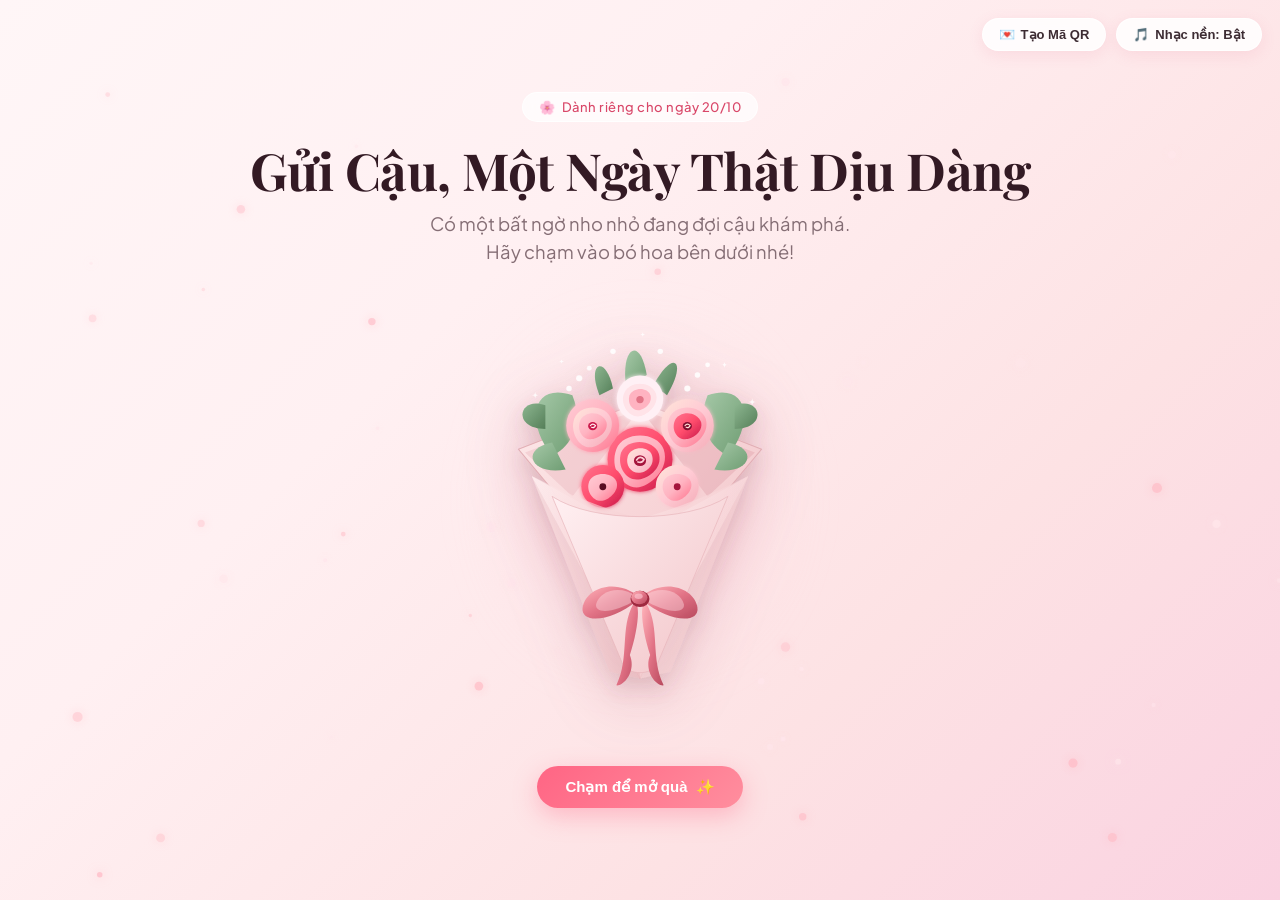
==== index.html @ 2fb9fc96 "First commit" ====
<!DOCTYPE html>
<html lang="vi">
<head>
  <meta charset="UTF-8">
  <meta name="viewport" content="width=device-width, initial-scale=1.0, maximum-scale=1.0, user-scalable=no">
  <title>Gửi Cậu • Chúc Mừng Ngày 20/10 ✨💐</title>
  <meta name="description" content="Một món quà nhỏ và những lời chúc dịu dàng nhất dành tặng cậu nhân ngày Phụ Nữ Việt Nam 20/10.">

  <!-- Open Graph for Facebook/Zalo/iMessage link preview -->
  <meta property="og:title" content="Gửi Cậu • Món Quà 20/10 Dành Riêng Cho Cậu 💐">
  <meta property="og:description" content="Chạm vào bó hoa để mở ra những điều bất ngờ nhé ✨">
  <meta property="og:type" content="website">

  <!-- Google Fonts -->
  <link rel="preconnect" href="https://fonts.googleapis.com">
  <link rel="preconnect" href="https://fonts.gstatic.com" crossorigin>
  <link href="https://fonts.googleapis.com/css2?family=Dancing+Script:wght@600;700&family=Playfair+Display:ital,wght@0,600;0,700;1,600&family=Plus+Jakarta+Sans:wght@400;500;600;700&display=swap" rel="stylesheet">

  <link rel="stylesheet" href="style.css">
  
  <!-- Canvas Confetti Library & QRCode.js from unpkg/cdnjs -->
  <script src="https://cdn.jsdelivr.net/npm/canvas-confetti@1.9.3/dist/confetti.browser.min.js"></script>
  <script src="https://cdnjs.cloudflare.com/ajax/libs/qrcodejs/1.0.0/qrcode.min.js"></script>
</head>
<body>

  <!-- Background Petals and Sparks Canvas -->
  <canvas id="canvas-particles"></canvas>
  <canvas id="canvas-confetti"></canvas>

  <!-- Top Right Navigation / Controls -->
  <div class="top-controls">
    <button id="qr-open-btn" class="icon-btn" title="Lấy mã QR gửi crush">
      <span>💌</span>
      <span class="btn-label">Tạo Mã QR</span>
    </button>
    <button id="music-toggle-btn" class="icon-btn" title="Bật/Tắt nhạc nền">
      <span id="music-icon">🎵</span>
      <span class="btn-label" id="music-text">Nhạc nền: Bật</span>
    </button>
  </div>

  <!-- Audio Element (Will use assets/music/bgm.mp3 if present, or synthesizes romantic melody via Web Audio API) -->
  <audio id="bgm-audio" loop preload="auto">
    <source src="assets/music/bgm.mp3" type="audio/mpeg">
  </audio>

  <!-- ==============================================
       STAGE 1: CENTRAL BOUQUET (HERO INTERACTION)
       ============================================== -->
  <main id="hero-stage" class="hero-stage">
    <div class="envelope-badge">
      <span>🌸</span>
      <span>Dành riêng cho ngày 20/10</span>
    </div>

    <h1 class="hero-title">Gửi Cậu, Một Ngày Thật Dịu Dàng</h1>
    <p class="hero-subtitle">Có một bất ngờ nho nhỏ đang đợi cậu khám phá. Hãy chạm vào bó hoa bên dưới nhé!</p>

    <!-- Interactive 3D Bouquet Container -->
    <div id="bouquet-container" class="bouquet-box">
      <div class="bouquet-glow"></div>
      <img src="assets/images/bouquet.svg" alt="Bó hoa tặng cậu" class="bouquet-img" id="bouquet-img">
    </div>

    <button id="bloom-btn" class="tap-indicator">
      <span>Chạm để mở quà</span>
      <span>✨</span>
    </button>
  </main>

  <!-- ==============================================
       STAGE 2: REVEALED WISHES & POLAROIDS CONTENT
       ============================================== -->
  <section id="revealed-content" class="revealed-content">
    
    <!-- Header Banner -->
    <div class="top-header-banner">
      <img src="assets/images/bouquet.svg" alt="Mini bouquet" class="mini-bouquet" id="replay-bloom" title="Chạm để tung thêm hoa!">
      <h2 class="revealed-title">Happy Vietnamese Women's Day</h2>
      <p class="revealed-desc">Mong những điều dịu dàng và tuyệt vời nhất sẽ luôn đồng hành cùng cậu hôm nay và mãi về sau ✨</p>
    </div>

    <!-- Section 1: Wishes Cards Grid (360° Animation) -->
    <div class="section-headline">
      <span class="section-line"></span>
      <h3>Những Lời Chúc Gửi Cậu</h3>
      <span class="section-line"></span>
    </div>

    <div class="wishes-grid" id="wishes-grid">
      <!-- Card 1 -->
      <div class="wish-card" style="animation-delay: 0.15s;">
        <div class="wish-card-inner">
          <div class="wish-icon">🌸</div>
          <p class="wish-text">Chúc cậu luôn rạng rỡ và mỉm cười thật nhiều, vì nụ cười của cậu làm bừng sáng cả một ngày của ai đó.</p>
          <div class="wish-footer">Luôn tươi cười nhé ~</div>
          <span class="tap-heart-hint">Chạm để thả tim ❤️</span>
        </div>
      </div>

      <!-- Card 2 -->
      <div class="wish-card" style="animation-delay: 0.3s;">
        <div class="wish-card-inner">
          <div class="wish-icon">☀️</div>
          <p class="wish-text">Mong rằng cậu luôn được yêu thương, trân trọng và gặp thật nhiều may mắn, bình an trong cuộc sống.</p>
          <div class="wish-footer">Vạn điều bình an ✨</div>
          <span class="tap-heart-hint">Chạm để thả tim ❤️</span>
        </div>
      </div>

      <!-- Card 3 -->
      <div class="wish-card" style="animation-delay: 0.45s;">
        <div class="wish-card-inner">
          <div class="wish-icon">🌷</div>
          <p class="wish-text">Cậu xứng đáng nhận được tất cả những điều ngọt ngào, dịu dàng và ấm áp nhất trên thế giới này.</p>
          <div class="wish-footer">Cậu thật đặc biệt 💖</div>
          <span class="tap-heart-hint">Chạm để thả tim ❤️</span>
        </div>
      </div>

      <!-- Card 4 -->
      <div class="wish-card" style="animation-delay: 0.6s;">
        <div class="wish-card-inner">
          <div class="wish-icon">✨</div>
          <p class="wish-text">Mỗi ngày có sự xuất hiện của cậu đều trở nên dễ thương và đáng nhớ hơn rất nhiều.</p>
          <div class="wish-footer">Cảm ơn vì đã có mặt 💌</div>
          <span class="tap-heart-hint">Chạm để thả tim ❤️</span>
        </div>
      </div>

      <!-- Card 5 -->
      <div class="wish-card" style="animation-delay: 0.75s;">
        <div class="wish-card-inner">
          <div class="wish-icon">🎀</div>
          <p class="wish-text">Hãy luôn tự tin, yêu đời và mãi là chính mình – một cô gái vô cùng tuyệt vời và đáng yêu!</p>
          <div class="wish-footer">Tỏa sáng theo cách của cậu ⭐</div>
          <span class="tap-heart-hint">Chạm để thả tim ❤️</span>
        </div>
      </div>

      <!-- Card 6 -->
      <div class="wish-card" style="animation-delay: 0.9s;">
        <div class="wish-card-inner">
          <div class="wish-icon">💐</div>
          <p class="wish-text">Chúc cậu ngày 20/10 ngập tràn hoa tươi, những lời chúc ngọt ngào và những niềm vui bất tận!</p>
          <div class="wish-footer">Happy 20/10 🎉</div>
          <span class="tap-heart-hint">Chạm để thả tim ❤️</span>
        </div>
      </div>
    </div>

    <!-- Section 2: 6 Polaroid Memory Photos (360° Animation) -->
    <div class="section-headline">
      <span class="section-line"></span>
      <h3>Góc Kỷ Niệm Của Cậu</h3>
      <span class="section-line"></span>
    </div>

    <div class="polaroid-gallery" id="polaroid-gallery">
      <!-- Photo 1 -->
      <div class="polaroid-card" style="animation-delay: 0.3s;" data-caption="Khoảnh khắc đáng yêu nhất ✨">
        <div class="washi-tape"></div>
        <div class="photo-wrapper">
          <img src="assets/images/photo1.jpg" alt="Khoảnh khắc đáng yêu" loading="lazy">
        </div>
        <div class="photo-caption">Khoảnh khắc đáng yêu</div>
        <span class="photo-badge">Chạm để phóng to 🔍</span>
      </div>

      <!-- Photo 2 -->
      <div class="polaroid-card" style="animation-delay: 0.45s;" data-caption="Nụ cười làm bừng sáng cả ngày ☀️">
        <div class="washi-tape"></div>
        <div class="photo-wrapper">
          <img src="assets/images/photo2.jpg" alt="Nụ cười tỏa nắng" loading="lazy">
        </div>
        <div class="photo-caption">Nụ cười tỏa nắng</div>
        <span class="photo-badge">Chạm để phóng to 🔍</span>
      </div>

      <!-- Photo 3 -->
      <div class="polaroid-card" style="animation-delay: 0.6s;" data-caption="Dịu dàng như nắng thu tháng 10 🌸">
        <div class="washi-tape"></div>
        <div class="photo-wrapper">
          <img src="assets/images/photo3.jpg" alt="Cô gái tháng 10" loading="lazy">
        </div>
        <div class="photo-caption">Cô gái tháng 10</div>
        <span class="photo-badge">Chạm để phóng to 🔍</span>
      </div>

      <!-- Photo 4 -->
      <div class="polaroid-card" style="animation-delay: 0.75s;" data-caption="Cậu là điều dịu dàng nhất thế gian 🌷">
        <div class="washi-tape"></div>
        <div class="photo-wrapper">
          <img src="assets/images/photo4.jpg" alt="Điều dịu dàng nhất" loading="lazy">
        </div>
        <div class="photo-caption">Điều dịu dàng nhất</div>
        <span class="photo-badge">Chạm để phóng to 🔍</span>
      </div>

      <!-- Photo 5 -->
      <div class="polaroid-card" style="animation-delay: 0.9s;" data-caption="Xinh đẹp và luôn rạng ngời ✨">
        <div class="washi-tape"></div>
        <div class="photo-wrapper">
          <img src="assets/images/photo5.jpg" alt="Xinh đẹp & rạng rỡ" loading="lazy">
        </div>
        <div class="photo-caption">Xinh đẹp & rạng rỡ</div>
        <span class="photo-badge">Chạm để phóng to 🔍</span>
      </div>

      <!-- Photo 6 -->
      <div class="polaroid-card" style="animation-delay: 1.05s;" data-caption="Mãi luôn hạnh phúc và mỉm cười nhé 💖">
        <div class="washi-tape"></div>
        <div class="photo-wrapper">
          <img src="assets/images/photo6.jpg" alt="Mãi luôn hạnh phúc" loading="lazy">
        </div>
        <div class="photo-caption">Mãi luôn hạnh phúc</div>
        <span class="photo-badge">Chạm để phóng to 🔍</span>
      </div>
    </div>

    <!-- Bottom Actions -->
    <div class="bottom-actions">
      <button id="send-love-btn" class="love-btn">
        <span>Gửi thêm tim cho cậu</span>
        <span>💖</span>
      </button>
      <p class="footer-credits">Made with all my heart for 20/10 🌸</p>
    </div>

  </section>

  <!-- ==============================================
       LIGHTBOX MODAL FOR PHOTO ZOOM
       ============================================== -->
  <div id="lightbox-modal" class="lightbox-modal">
    <div class="lightbox-content">
      <button id="lightbox-close" class="lightbox-close" aria-label="Đóng">✕</button>
      <img id="lightbox-img" src="" alt="Enlarged photo" class="lightbox-img">
      <div id="lightbox-caption" class="lightbox-caption"></div>
    </div>
  </div>

  <!-- ==============================================
       QR CODE GENERATOR MODAL
       ============================================== -->
  <div id="qr-modal" class="qr-modal">
    <div class="qr-card-container">
      <button id="qr-close-btn" class="qr-close-btn" aria-label="Đóng">✕</button>
      <h3 class="qr-card-title">Thiệp Mã QR Gửi Người Ấy 💌</h3>
      <p class="qr-card-desc">Quét mã QR để mở trang thiệp chúc mừng 20/10 trên điện thoại</p>
      
      <div class="qr-canvas-wrapper">
        <canvas id="qr-export-canvas" width="340" height="420" style="display:none;"></canvas>
        <div id="qrcode-display"></div>
      </div>

      <div class="qr-input-group">
        <label for="qr-url-input">Đường dẫn trang web (URL):</label>
        <input type="text" id="qr-url-input" placeholder="https://your-page.vercel.app">
      </div>

      <div class="qr-action-btns">
        <button id="generate-qr-btn" class="btn-secondary">Tạo Lại Mã</button>
        <button id="download-qr-card-btn" class="btn-primary">Tải Ảnh Thiệp QR 📥</button>
      </div>
    </div>
  </div>

  <script src="script.js"></script>
</body>
</html>
---- style.css ----
/* ===================================================================
   THIỆP 20/10 DÀNH TẶNG CRUSH - AESTHETIC & MODERN 3D EXPERIENCE
   =================================================================== */

:root {
  --bg-gradient: linear-gradient(135deg, #FFF6F7 0%, #FFF0F2 35%, #FDE2E4 70%, #FAD2E1 100%);
  --card-bg: rgba(255, 255, 255, 0.78);
  --card-border: rgba(255, 255, 255, 0.9);
  --glass-shadow: 0 12px 35px rgba(224, 122, 143, 0.15), 0 4px 12px rgba(0, 0, 0, 0.04);
  --primary-pink: #FF6B8B;
  --primary-rose: #D94668;
  --text-dark: #3D2C33;
  --text-muted: #856E75;
  --font-serif: "Playfair Display", "Cormorant Garamond", Georgia, serif;
  --font-sans: "Plus Jakarta Sans", -apple-system, BlinkMacSystemFont, "Segoe UI", Roboto, sans-serif;
  --font-handwriting: "Dancing Script", "Caveat", cursive;
}

* {
  margin: 0;
  padding: 0;
  box-sizing: border-box;
  -webkit-tap-highlight-color: transparent;
}

body {
  min-height: 100vh;
  width: 100vw;
  overflow-x: hidden;
  background: var(--bg-gradient);
  font-family: var(--font-sans);
  color: var(--text-dark);
  position: relative;
  perspective: 1200px;
}

/* Background floating particles canvas */
#canvas-particles, #canvas-confetti {
  position: fixed;
  top: 0;
  left: 0;
  width: 100%;
  height: 100%;
  pointer-events: none;
  z-index: 1;
}
#canvas-confetti {
  z-index: 99;
}

/* Top bar controls */
.top-controls {
  position: fixed;
  top: 18px;
  right: 18px;
  display: flex;
  gap: 10px;
  z-index: 100;
}

.icon-btn {
  background: rgba(255, 255, 255, 0.85);
  backdrop-filter: blur(10px);
  -webkit-backdrop-filter: blur(10px);
  border: 1px solid rgba(255, 255, 255, 0.9);
  border-radius: 50px;
  padding: 8px 16px;
  font-size: 13px;
  font-weight: 600;
  color: var(--text-dark);
  display: flex;
  align-items: center;
  gap: 6px;
  cursor: pointer;
  box-shadow: 0 4px 15px rgba(220, 100, 130, 0.12);
  transition: all 0.3s cubic-bezier(0.34, 1.56, 0.64, 1);
}

.icon-btn:hover {
  transform: translateY(-2px) scale(1.04);
  background: #FFFFFF;
  box-shadow: 0 6px 20px rgba(220, 100, 130, 0.2);
}

.icon-btn:active {
  transform: translateY(1px) scale(0.96);
}

/* ==========================================
   INITIAL SCREEN: CENTRAL BOUQUET (HERO)
   ========================================== */
.hero-stage {
  min-height: 100vh;
  display: flex;
  flex-direction: column;
  align-items: center;
  justify-content: center;
  padding: 30px 20px;
  text-align: center;
  position: relative;
  z-index: 10;
  transition: opacity 0.8s ease, transform 0.8s ease;
}

.hero-stage.hidden-hero {
  opacity: 0;
  transform: scale(0.85);
  pointer-events: none;
  position: absolute;
  top: 0;
  left: 0;
  right: 0;
}

.envelope-badge {
  display: inline-flex;
  align-items: center;
  gap: 6px;
  background: rgba(255, 255, 255, 0.7);
  backdrop-filter: blur(8px);
  padding: 6px 16px;
  border-radius: 30px;
  border: 1px solid rgba(255, 255, 255, 0.8);
  font-size: 13px;
  font-weight: 500;
  letter-spacing: 0.5px;
  color: var(--primary-rose);
  margin-bottom: 16px;
  animation: floatSubtle 3s ease-in-out infinite;
}

.hero-title {
  font-family: var(--font-serif);
  font-size: clamp(2rem, 5vw, 3.2rem);
  font-weight: 700;
  color: #331A24;
  line-height: 1.25;
  margin-bottom: 8px;
  letter-spacing: -0.5px;
}

.hero-subtitle {
  font-size: clamp(0.95rem, 2.5vw, 1.15rem);
  color: var(--text-muted);
  max-width: 440px;
  margin-bottom: 24px;
  line-height: 1.5;
}

/* Bouquet Interactive Container */
.bouquet-box {
  position: relative;
  width: clamp(240px, 45vw, 340px);
  height: clamp(310px, 58vw, 440px);
  margin: 10px auto 26px auto;
  cursor: pointer;
  transform-style: preserve-3d;
  transition: transform 0.2s ease-out;
}

.bouquet-glow {
  position: absolute;
  top: 45%;
  left: 50%;
  transform: translate(-50%, -50%);
  width: 90%;
  height: 90%;
  background: radial-gradient(circle, rgba(255, 175, 190, 0.45) 0%, rgba(255, 220, 230, 0.15) 50%, transparent 75%);
  filter: blur(25px);
  border-radius: 50%;
  z-index: -1;
  animation: pulseGlow 3s ease-in-out infinite alternate;
}

.bouquet-img {
  width: 100%;
  height: 100%;
  object-fit: contain;
  filter: drop-shadow(0 15px 30px rgba(160, 60, 85, 0.22));
  animation: bouquetBreathe 3.6s ease-in-out infinite alternate;
  transform-origin: bottom center;
}

.tap-indicator {
  display: inline-flex;
  align-items: center;
  gap: 8px;
  background: linear-gradient(135deg, #FF6584, #FF8E9E);
  color: #FFFFFF;
  padding: 12px 28px;
  border-radius: 50px;
  font-size: 15px;
  font-weight: 600;
  box-shadow: 0 8px 25px rgba(255, 101, 132, 0.35);
  cursor: pointer;
  border: none;
  outline: none;
  transition: all 0.3s cubic-bezier(0.34, 1.56, 0.64, 1);
  animation: tapPulse 2s infinite;
}

.tap-indicator:hover {
  transform: translateY(-3px) scale(1.05);
  box-shadow: 0 12px 30px rgba(255, 101, 132, 0.45);
}

/* ==========================================
   REVEALED CONTAINER (WISHES & POLAROIDS)
   ========================================== */
.revealed-content {
  display: none;
  opacity: 0;
  transform: translateY(30px);
  transition: opacity 1s cubic-bezier(0.2, 0.8, 0.2, 1), transform 1s cubic-bezier(0.2, 0.8, 0.2, 1);
  padding: 70px 20px 80px 20px;
  max-width: 1280px;
  margin: 0 auto;
  position: relative;
  z-index: 10;
}

.revealed-content.active {
  display: block;
  opacity: 1;
  transform: translateY(0);
}

/* Sticky/Top Mini Bouquet */
.top-header-banner {
  text-align: center;
  margin-bottom: 40px;
  display: flex;
  flex-direction: column;
  align-items: center;
}

.mini-bouquet {
  width: 90px;
  height: 90px;
  margin-bottom: 12px;
  cursor: pointer;
  filter: drop-shadow(0 6px 15px rgba(210, 80, 110, 0.25));
  transition: transform 0.4s cubic-bezier(0.34, 1.56, 0.64, 1);
}

.mini-bouquet:hover {
  transform: scale(1.15) rotate(5deg);
}

.revealed-title {
  font-family: var(--font-serif);
  font-size: clamp(2rem, 5vw, 3.2rem);
  font-weight: 700;
  color: #381A25;
  margin-bottom: 6px;
}

.revealed-desc {
  font-size: clamp(0.95rem, 2vw, 1.15rem);
  color: var(--text-muted);
  max-width: 580px;
}

/* Section Title */
.section-headline {
  display: flex;
  align-items: center;
  justify-content: center;
  gap: 12px;
  margin: 45px 0 25px 0;
}

.section-headline h3 {
  font-family: var(--font-serif);
  font-size: 1.6rem;
  color: #4A2432;
  font-weight: 600;
}

.section-line {
  height: 1px;
  width: 60px;
  background: linear-gradient(90deg, transparent, rgba(217, 70, 104, 0.4), transparent);
}

/* =======================================================
   360° SPINNING WISHES GRID
   ======================================================= */
.wishes-grid {
  display: grid;
  grid-template-columns: repeat(auto-fit, minmax(280px, 1fr));
  gap: 20px;
  margin-bottom: 50px;
  perspective: 1200px;
}

.wish-card {
  background: var(--card-bg);
  backdrop-filter: blur(14px);
  -webkit-backdrop-filter: blur(14px);
  border: 1px solid var(--card-border);
  border-radius: 20px;
  padding: 24px 20px;
  box-shadow: var(--glass-shadow);
  cursor: pointer;
  position: relative;
  overflow: hidden;
  transition: transform 0.4s cubic-bezier(0.34, 1.56, 0.64, 1), box-shadow 0.4s ease;
  transform-style: preserve-3d;
  opacity: 0;
}

/* 360-Degree Appearance Keyframes */
.wish-card.spin-in {
  animation: spin360Reveal 1.2s cubic-bezier(0.18, 0.89, 0.32, 1.15) forwards;
}

.wish-card:hover {
  transform: translateY(-6px) scale(1.02);
  box-shadow: 0 16px 35px rgba(220, 90, 120, 0.2);
}

.wish-card:active {
  transform: scale(0.98);
}

.wish-card-inner {
  display: flex;
  flex-direction: column;
  gap: 12px;
}

.wish-icon {
  font-size: 26px;
  width: 46px;
  height: 46px;
  display: flex;
  align-items: center;
  justify-content: center;
  border-radius: 14px;
  background: rgba(255, 235, 240, 0.85);
  box-shadow: 0 4px 10px rgba(230, 110, 140, 0.1);
}

.wish-text {
  font-size: 15px;
  line-height: 1.6;
  color: #38252C;
  font-weight: 500;
}

.wish-footer {
  font-family: var(--font-handwriting);
  font-size: 18px;
  color: var(--primary-rose);
  text-align: right;
  margin-top: 4px;
}

.tap-heart-hint {
  position: absolute;
  bottom: 8px;
  left: 16px;
  font-size: 11px;
  color: #B5939E;
  opacity: 0.8;
}

/* =======================================================
   360° SPINNING POLAROID PHOTO GALLERY (6 PHOTOS)
   ======================================================= */
.polaroid-gallery {
  display: grid;
  grid-template-columns: repeat(auto-fit, minmax(260px, 1fr));
  gap: 30px;
  margin-bottom: 50px;
  perspective: 1200px;
}

.polaroid-card {
  background: #FFFFFF;
  padding: 14px 14px 22px 14px;
  border-radius: 6px;
  box-shadow: 0 12px 30px rgba(120, 50, 70, 0.14), 0 2px 6px rgba(0,0,0,0.06);
  cursor: pointer;
  position: relative;
  transition: transform 0.45s cubic-bezier(0.2, 0.8, 0.2, 1), box-shadow 0.45s ease;
  transform-style: preserve-3d;
  opacity: 0;
}

/* Washi tape on top of polaroids */
.washi-tape {
  position: absolute;
  top: -12px;
  left: 50%;
  transform: translateX(-50%);
  width: 80px;
  height: 24px;
  background: rgba(255, 220, 230, 0.8);
  backdrop-filter: blur(4px);
  border-left: 2px dashed rgba(255, 180, 200, 0.6);
  border-right: 2px dashed rgba(255, 180, 200, 0.6);
  box-shadow: 0 2px 6px rgba(0,0,0,0.05);
  z-index: 2;
}

.polaroid-card.spin-in {
  animation: polaroid360Reveal 1.3s cubic-bezier(0.18, 0.89, 0.32, 1.15) forwards;
}

/* Different natural resting angles */
.polaroid-card:nth-child(1) { --tilt: -3.5deg; }
.polaroid-card:nth-child(2) { --tilt: 2.8deg; }
.polaroid-card:nth-child(3) { --tilt: -2deg; }
.polaroid-card:nth-child(4) { --tilt: 3.5deg; }
.polaroid-card:nth-child(5) { --tilt: -3deg; }
.polaroid-card:nth-child(6) { --tilt: 2.2deg; }

.polaroid-card:hover {
  transform: translateY(-10px) rotate(0deg) scale(1.05) !important;
  box-shadow: 0 22px 45px rgba(160, 60, 90, 0.25);
  z-index: 10;
}

.photo-wrapper {
  position: relative;
  width: 100%;
  aspect-ratio: 4 / 5;
  overflow: hidden;
  border-radius: 4px;
  background: #F3ECEE;
}

.photo-wrapper img {
  width: 100%;
  height: 100%;
  object-fit: cover;
  transition: transform 0.6s ease;
  display: block;
}

.polaroid-card:hover .photo-wrapper img {
  transform: scale(1.06);
}

.photo-caption {
  margin-top: 14px;
  text-align: center;
  font-family: var(--font-handwriting);
  font-size: 21px;
  color: #472633;
  letter-spacing: 0.5px;
}

.photo-badge {
  font-size: 11px;
  color: #A3848E;
  text-align: center;
  display: block;
  margin-top: 2px;
  font-family: var(--font-sans);
}

/* =======================================================
   INTERACTIVE FOOTER & ACTION BAR
   ======================================================= */
.bottom-actions {
  text-align: center;
  margin-top: 20px;
  display: flex;
  flex-direction: column;
  align-items: center;
  gap: 16px;
}

.love-btn {
  display: inline-flex;
  align-items: center;
  gap: 10px;
  background: linear-gradient(135deg, #FF6584, #FF8E9E);
  color: #FFFFFF;
  padding: 14px 34px;
  border-radius: 50px;
  font-size: 16px;
  font-weight: 600;
  border: none;
  cursor: pointer;
  box-shadow: 0 10px 25px rgba(255, 101, 132, 0.35);
  transition: all 0.3s cubic-bezier(0.34, 1.56, 0.64, 1);
}

.love-btn:hover {
  transform: translateY(-3px) scale(1.05);
  box-shadow: 0 14px 35px rgba(255, 101, 132, 0.45);
}

.footer-credits {
  font-size: 13px;
  color: var(--text-muted);
  margin-top: 10px;
}

/* =======================================================
   LIGHTBOX MODAL FOR HIGH-RES PHOTO PREVIEW
   ======================================================= */
.lightbox-modal {
  position: fixed;
  top: 0;
  left: 0;
  width: 100%;
  height: 100%;
  background: rgba(35, 15, 25, 0.85);
  backdrop-filter: blur(12px);
  -webkit-backdrop-filter: blur(12px);
  display: none;
  align-items: center;
  justify-content: center;
  z-index: 1000;
  padding: 20px;
  opacity: 0;
  transition: opacity 0.3s ease;
}

.lightbox-modal.active {
  display: flex;
  opacity: 1;
}

.lightbox-content {
  background: #FFFFFF;
  padding: 18px 18px 26px 18px;
  border-radius: 16px;
  max-width: 520px;
  width: 100%;
  position: relative;
  box-shadow: 0 25px 60px rgba(0, 0, 0, 0.4);
  transform: scale(0.9) rotateY(15deg);
  transition: transform 0.4s cubic-bezier(0.34, 1.56, 0.64, 1);
}

.lightbox-modal.active .lightbox-content {
  transform: scale(1) rotateY(0deg);
}

.lightbox-close {
  position: absolute;
  top: -16px;
  right: -16px;
  width: 38px;
  height: 38px;
  background: #FFFFFF;
  border-radius: 50%;
  display: flex;
  align-items: center;
  justify-content: center;
  font-size: 18px;
  font-weight: bold;
  color: #331A24;
  cursor: pointer;
  box-shadow: 0 6px 15px rgba(0,0,0,0.2);
  border: none;
}

.lightbox-img {
  width: 100%;
  max-height: 65vh;
  object-fit: cover;
  border-radius: 10px;
}

.lightbox-caption {
  font-family: var(--font-handwriting);
  font-size: 24px;
  color: #381A25;
  text-align: center;
  margin-top: 14px;
}

/* =======================================================
   QR MODAL / SHARING CARD
   ======================================================= */
.qr-modal {
  position: fixed;
  top: 0;
  left: 0;
  width: 100%;
  height: 100%;
  background: rgba(30, 15, 22, 0.85);
  backdrop-filter: blur(12px);
  -webkit-backdrop-filter: blur(12px);
  display: none;
  align-items: center;
  justify-content: center;
  z-index: 1001;
  padding: 20px;
  opacity: 0;
  transition: opacity 0.3s ease;
}

.qr-modal.active {
  display: flex;
  opacity: 1;
}

.qr-card-container {
  background: #FFFFFF;
  border-radius: 24px;
  padding: 30px;
  max-width: 440px;
  width: 100%;
  text-align: center;
  box-shadow: 0 25px 60px rgba(0,0,0,0.3);
  position: relative;
  transform: scale(0.92);
  transition: transform 0.3s cubic-bezier(0.34, 1.56, 0.64, 1);
}

.qr-modal.active .qr-card-container {
  transform: scale(1);
}

.qr-close-btn {
  position: absolute;
  top: 16px;
  right: 16px;
  width: 32px;
  height: 32px;
  border-radius: 50%;
  background: #F4EAEF;
  border: none;
  font-size: 16px;
  cursor: pointer;
  color: #553344;
}

.qr-card-title {
  font-family: var(--font-serif);
  font-size: 1.5rem;
  color: #381A25;
  margin-bottom: 6px;
}

.qr-card-desc {
  font-size: 13px;
  color: var(--text-muted);
  margin-bottom: 20px;
}

.qr-canvas-wrapper {
  background: linear-gradient(135deg, #FFF5F7, #FFE8EE);
  padding: 16px;
  border-radius: 16px;
  display: inline-block;
  margin-bottom: 16px;
  border: 1px dashed #FFB3C6;
}

#qrcode-canvas {
  display: block;
  margin: 0 auto;
}

.qr-input-group {
  margin-bottom: 16px;
  text-align: left;
}

.qr-input-group label {
  font-size: 12px;
  font-weight: 600;
  color: #6C525B;
  display: block;
  margin-bottom: 4px;
}

.qr-input-group input {
  width: 100%;
  padding: 10px 14px;
  border: 1px solid #E6D4DA;
  border-radius: 10px;
  font-size: 13px;
  font-family: inherit;
  outline: none;
  transition: border-color 0.2s;
}

.qr-input-group input:focus {
  border-color: var(--primary-pink);
}

.qr-action-btns {
  display: flex;
  gap: 10px;
  justify-content: center;
}

.btn-secondary {
  padding: 10px 20px;
  border-radius: 50px;
  border: 1px solid #D9B8C2;
  background: #FFF;
  color: #5C3A48;
  font-size: 13px;
  font-weight: 600;
  cursor: pointer;
  transition: all 0.2s;
}

.btn-secondary:hover {
  background: #FDF4F6;
}

.btn-primary {
  padding: 10px 22px;
  border-radius: 50px;
  border: none;
  background: linear-gradient(135deg, #FF6584, #FF8E9E);
  color: #FFF;
  font-size: 13px;
  font-weight: 600;
  cursor: pointer;
  box-shadow: 0 4px 15px rgba(255, 101, 132, 0.3);
  transition: all 0.2s;
}

.btn-primary:hover {
  transform: translateY(-2px);
  box-shadow: 0 6px 18px rgba(255, 101, 132, 0.4);
}

/* =======================================================
   ANIMATION KEYFRAMES (360° SPINNING & REVEAL)
   ======================================================= */
@keyframes spin360Reveal {
  0% {
    opacity: 0;
    transform: translateY(50px) rotateY(-360deg) scale(0.4);
  }
  60% {
    opacity: 0.9;
    transform: translateY(-10px) rotateY(20deg) scale(1.05);
  }
  100% {
    opacity: 1;
    transform: translateY(0) rotateY(0deg) scale(1);
  }
}

@keyframes polaroid360Reveal {
  0% {
    opacity: 0;
    transform: translateY(70px) rotate3d(0.5, 1, 0, 360deg) scale(0.3);
  }
  65% {
    opacity: 0.95;
    transform: translateY(-12px) rotate(calc(var(--tilt, 0deg) + 6deg)) scale(1.04);
  }
  100% {
    opacity: 1;
    transform: translateY(0) rotate(var(--tilt, 0deg)) scale(1);
  }
}

@keyframes bouquetBreathe {
  0% {
    transform: translateY(0) scale(1);
  }
  100% {
    transform: translateY(-10px) scale(1.03);
  }
}

@keyframes pulseGlow {
  0% {
    opacity: 0.5;
    transform: translate(-50%, -50%) scale(0.9);
  }
  100% {
    opacity: 0.9;
    transform: translate(-50%, -50%) scale(1.15);
  }
}

@keyframes tapPulse {
  0%, 100% {
    transform: scale(1);
    box-shadow: 0 8px 25px rgba(255, 101, 132, 0.35);
  }
  50% {
    transform: scale(1.04);
    box-shadow: 0 12px 30px rgba(255, 101, 132, 0.55);
  }
}

@keyframes floatSubtle {
  0%, 100% {
    transform: translateY(0);
  }
  50% {
    transform: translateY(-6px);
  }
}

/* Floating heart animation spawned on click */
.floating-heart {
  position: fixed;
  pointer-events: none;
  z-index: 999;
  font-size: 22px;
  animation: floatHeart 1.8s ease-out forwards;
}

@keyframes floatHeart {
  0% {
    opacity: 1;
    transform: translate(0, 0) scale(0.5) rotate(0deg);
  }
  50% {
    opacity: 0.9;
    transform: translate(var(--tx, 0px), -80px) scale(1.2) rotate(var(--rot, 20deg));
  }
  100% {
    opacity: 0;
    transform: translate(var(--tx, 0px), -160px) scale(0.8) rotate(var(--rot, 40deg));
  }
}

/* Responsive adjustment for Mobile screens */
@media (max-width: 600px) {
  .hero-stage {
    padding: 20px 15px;
  }
  .bouquet-box {
    width: 250px;
    height: 330px;
  }
  .wishes-grid {
    grid-template-columns: 1fr;
    gap: 16px;
  }
  .polaroid-gallery {
    grid-template-columns: 1fr;
    gap: 24px;
    max-width: 320px;
    margin-left: auto;
    margin-right: auto;
  }
  .polaroid-card {
    padding: 12px 12px 18px 12px;
  }
  .top-controls {
    top: 12px;
    right: 12px;
  }
  .icon-btn span.btn-label {
    display: none;
  }
}
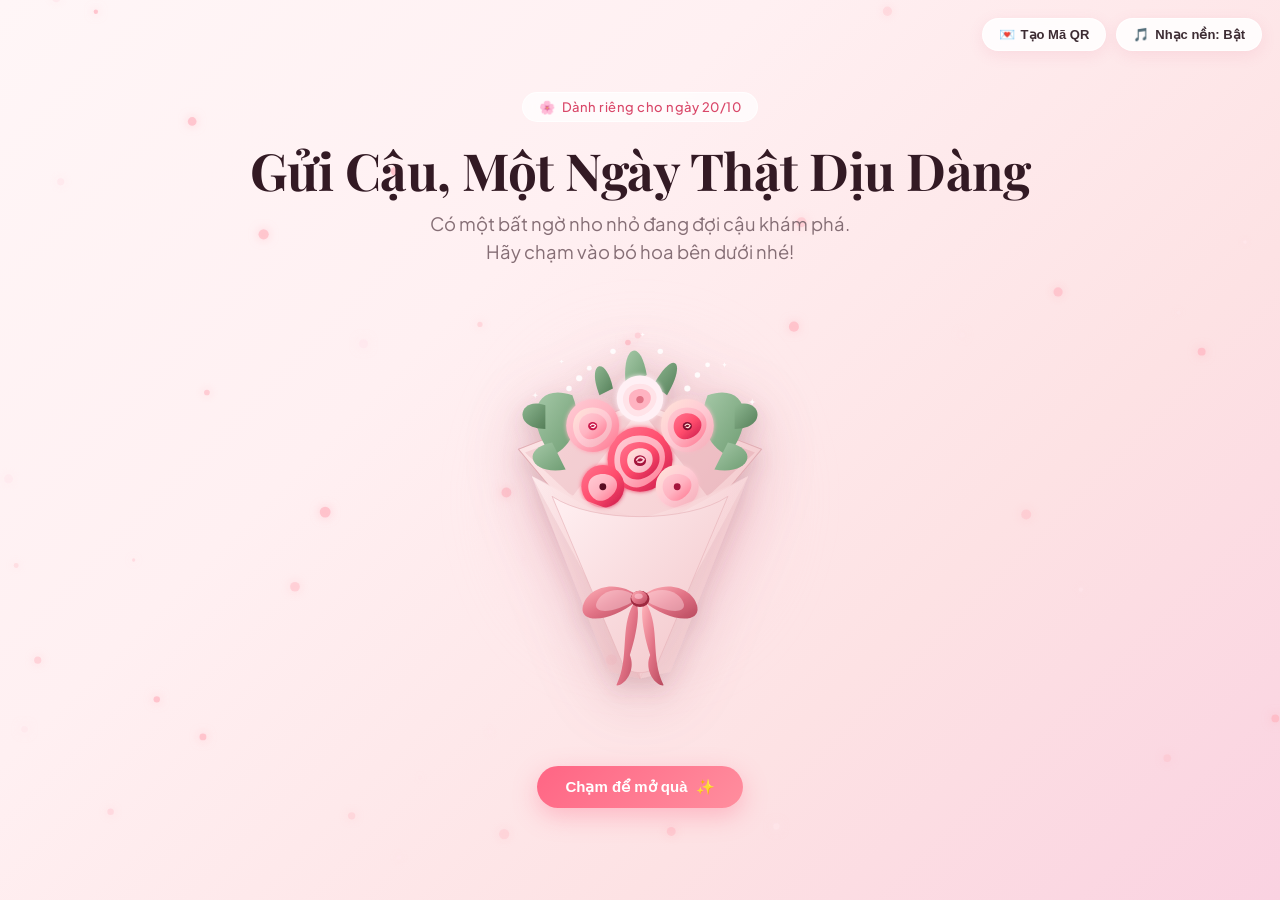
==== commit a6873c23: "First commit" ====
--- a/index.html
+++ b/index.html
@@ -162,7 +162,7 @@
       <div class="polaroid-card" style="animation-delay: 0.3s;" data-caption="Khoảnh khắc đáng yêu nhất ✨">
         <div class="washi-tape"></div>
         <div class="photo-wrapper">
-          <img src="assets/images/photo1.jpg" alt="Khoảnh khắc đáng yêu" loading="lazy">
+          <img src="assets/images/Ảnh chụp màn hình 2026-10-20 013843.png" alt="Khoảnh khắc đáng yêu" loading="lazy">
         </div>
         <div class="photo-caption">Khoảnh khắc đáng yêu</div>
         <span class="photo-badge">Chạm để phóng to 🔍</span>
@@ -172,7 +172,7 @@
       <div class="polaroid-card" style="animation-delay: 0.45s;" data-caption="Nụ cười làm bừng sáng cả ngày ☀️">
         <div class="washi-tape"></div>
         <div class="photo-wrapper">
-          <img src="assets/images/photo2.jpg" alt="Nụ cười tỏa nắng" loading="lazy">
+          <img src="assets/images/Ảnh chụp màn hình 2026-10-20 014411.png" alt="Nụ cười tỏa nắng" loading="lazy">
         </div>
         <div class="photo-caption">Nụ cười tỏa nắng</div>
         <span class="photo-badge">Chạm để phóng to 🔍</span>
@@ -182,7 +182,7 @@
       <div class="polaroid-card" style="animation-delay: 0.6s;" data-caption="Dịu dàng như nắng thu tháng 10 🌸">
         <div class="washi-tape"></div>
         <div class="photo-wrapper">
-          <img src="assets/images/photo3.jpg" alt="Cô gái tháng 10" loading="lazy">
+          <img src="assets/images/Ảnh chụp màn hình 2026-10-20 014432.png" alt="Cô gái tháng 10" loading="lazy">
         </div>
         <div class="photo-caption">Cô gái tháng 10</div>
         <span class="photo-badge">Chạm để phóng to 🔍</span>
@@ -192,7 +192,7 @@
       <div class="polaroid-card" style="animation-delay: 0.75s;" data-caption="Cậu là điều dịu dàng nhất thế gian 🌷">
         <div class="washi-tape"></div>
         <div class="photo-wrapper">
-          <img src="assets/images/photo4.jpg" alt="Điều dịu dàng nhất" loading="lazy">
+          <img src="assets/images/Ảnh chụp màn hình 2026-10-20 014446.png" alt="Điều dịu dàng nhất" loading="lazy">
         </div>
         <div class="photo-caption">Điều dịu dàng nhất</div>
         <span class="photo-badge">Chạm để phóng to 🔍</span>
@@ -202,7 +202,7 @@
       <div class="polaroid-card" style="animation-delay: 0.9s;" data-caption="Xinh đẹp và luôn rạng ngời ✨">
         <div class="washi-tape"></div>
         <div class="photo-wrapper">
-          <img src="assets/images/photo5.jpg" alt="Xinh đẹp & rạng rỡ" loading="lazy">
+          <img src="assets/images/Ảnh chụp màn hình 2026-10-20 014503.png" alt="Xinh đẹp & rạng rỡ" loading="lazy">
         </div>
         <div class="photo-caption">Xinh đẹp & rạng rỡ</div>
         <span class="photo-badge">Chạm để phóng to 🔍</span>
@@ -212,7 +212,7 @@
       <div class="polaroid-card" style="animation-delay: 1.05s;" data-caption="Mãi luôn hạnh phúc và mỉm cười nhé 💖">
         <div class="washi-tape"></div>
         <div class="photo-wrapper">
-          <img src="assets/images/photo6.jpg" alt="Mãi luôn hạnh phúc" loading="lazy">
+          <img src="assets/images/Ảnh chụp màn hình 2026-10-20 014526.png" alt="Mãi luôn hạnh phúc" loading="lazy">
         </div>
         <div class="photo-caption">Mãi luôn hạnh phúc</div>
         <span class="photo-badge">Chạm để phóng to 🔍</span>
